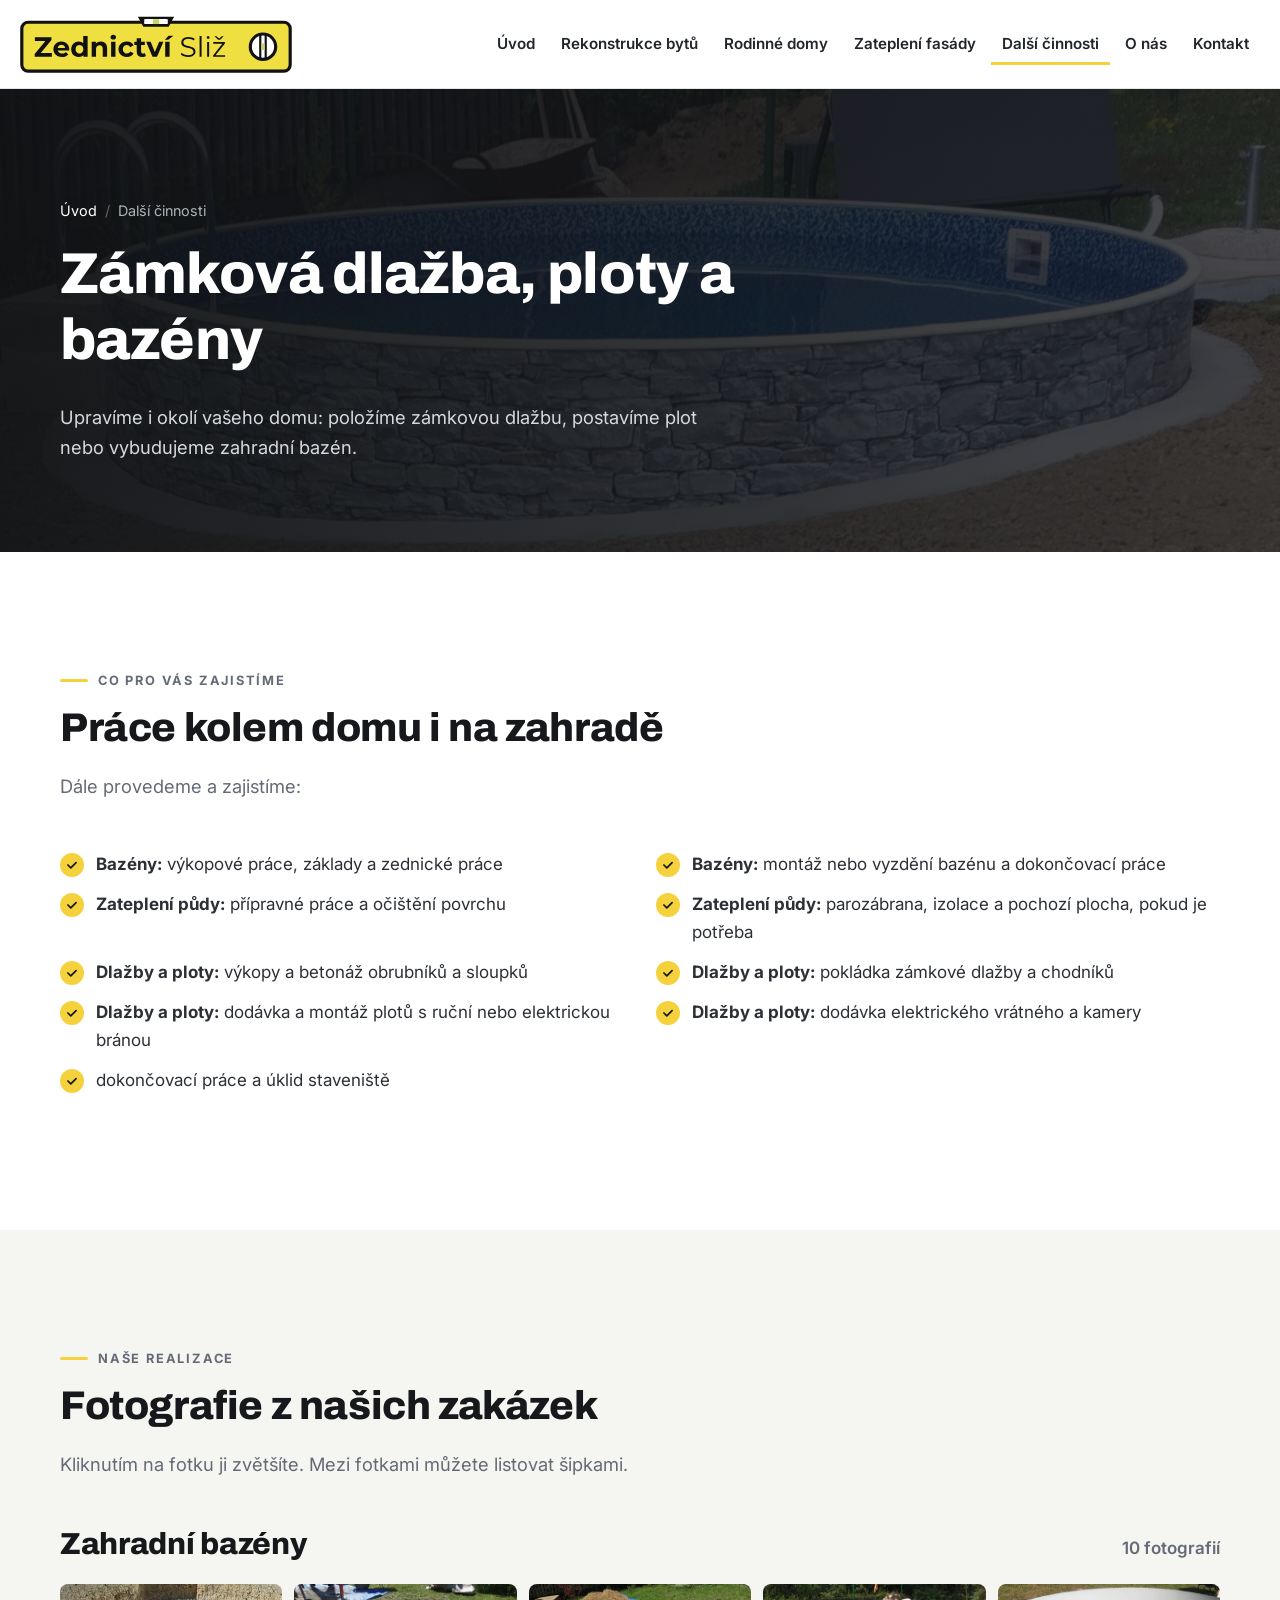
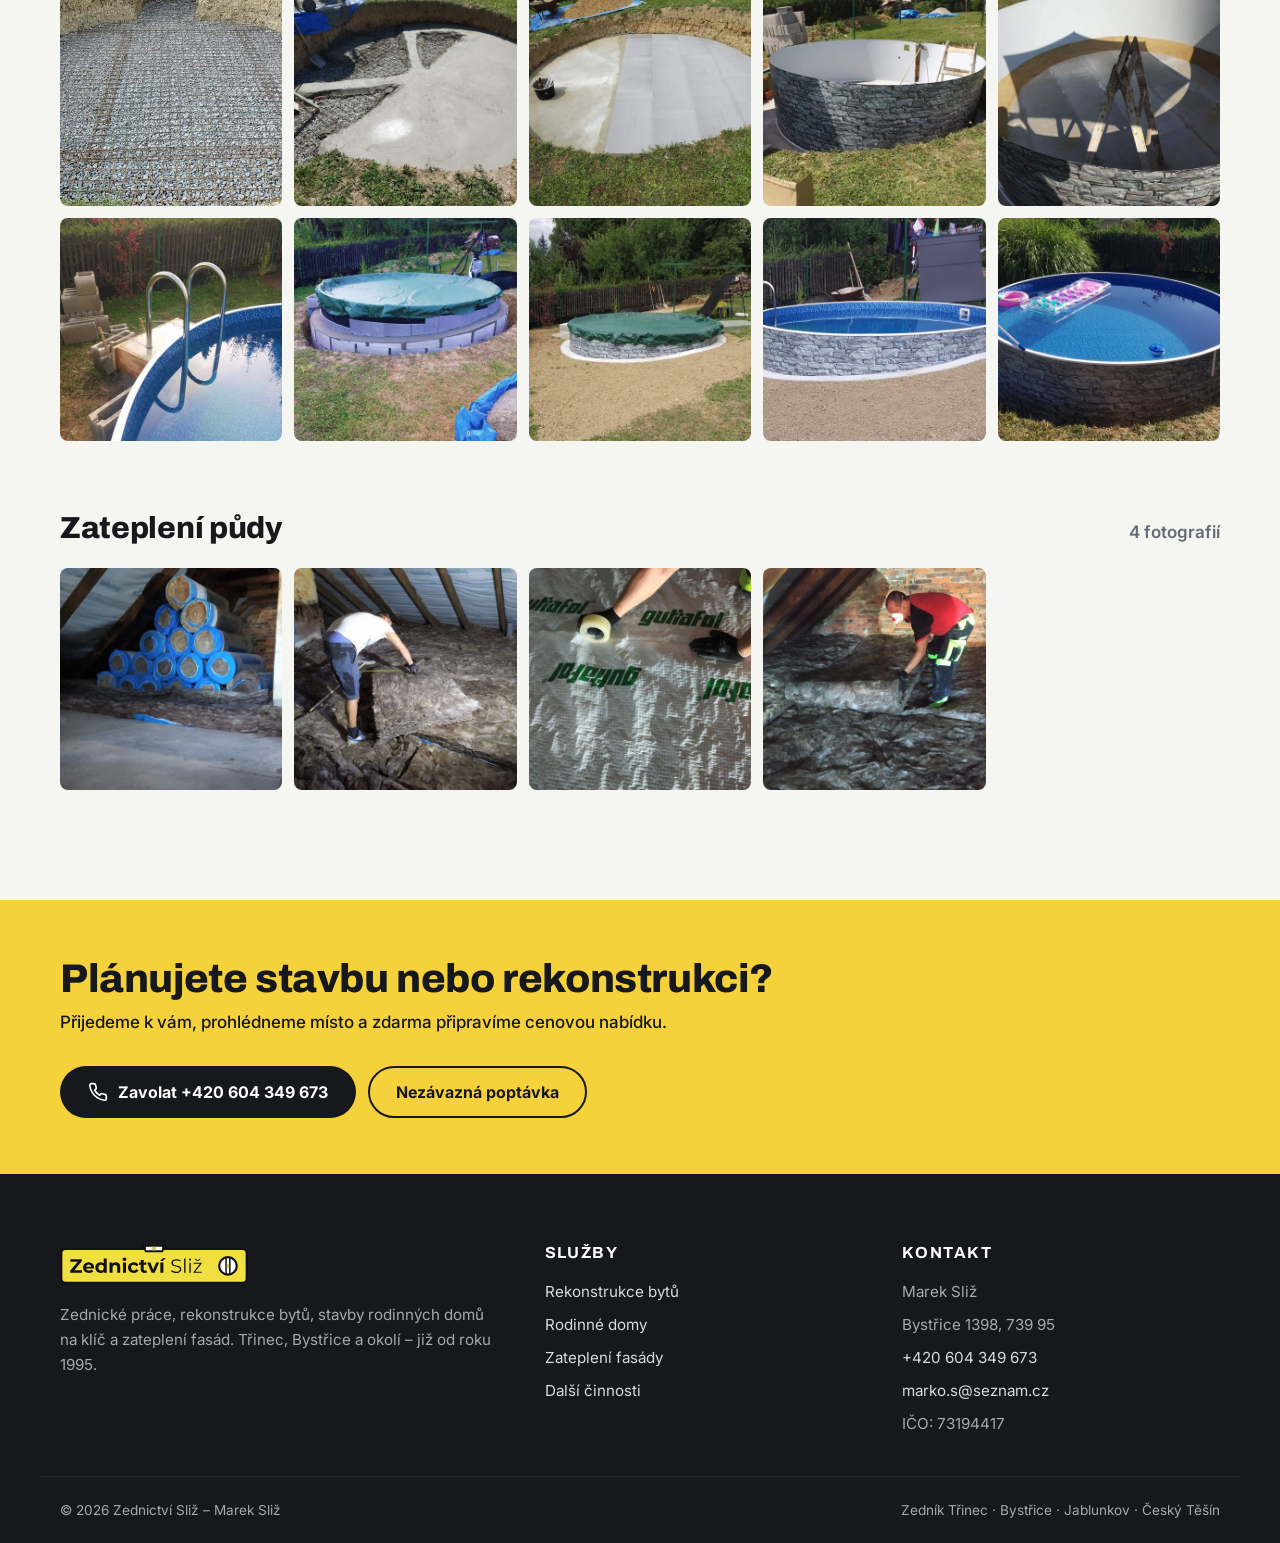
==== dalsi-cinnosti.html @ ca290277 "Nový web Zednictví Sliž" ====
<!doctype html>
<html lang="cs" class="no-js">
<head>
  <meta charset="utf-8">
  <meta name="viewport" content="width=device-width, initial-scale=1">
  <title>Zámková dlažba, ploty a bazény Třinec | Zednictví Sliž</title>
  <meta name="description" content="Pokládka zámkové dlažby, chodníků, stavba plotů s bránou, zahradní bazény a zateplení půd v Třinci, Bystřici a okolí.">
  <link rel="canonical" href="https://www.zedniktrinec.cz/dalsi-cinnosti.html">
  <meta name="theme-color" content="#16181b">

  <meta property="og:type" content="website">
  <meta property="og:locale" content="cs_CZ">
  <meta property="og:site_name" content="Zednictví Sliž">
  <meta property="og:title" content="Zámková dlažba, ploty a bazény Třinec | Zednictví Sliž">
  <meta property="og:description" content="Pokládka zámkové dlažby, chodníků, stavba plotů s bránou, zahradní bazény a zateplení půd v Třinci, Bystřici a okolí.">
  <meta property="og:url" content="https://www.zedniktrinec.cz/dalsi-cinnosti.html">
  <meta property="og:image" content="https://www.zedniktrinec.cz/img/og-image.jpg">
  <meta name="twitter:card" content="summary_large_image">

  <link rel="icon" href="img/favicon.svg" type="image/svg+xml">
  <link rel="apple-touch-icon" href="img/apple-touch-icon.png">
  <link rel="preconnect" href="https://fonts.googleapis.com">
  <link rel="preconnect" href="https://fonts.gstatic.com" crossorigin>
  <link rel="stylesheet" href="https://fonts.googleapis.com/css2?family=Archivo:wght@700;800&family=Inter:wght@400;500;600;700&display=swap">
  <link rel="stylesheet" href="css/style.css">
  <script type="application/ld+json">{"@context": "https://schema.org", "@type": "HomeAndConstructionBusiness", "@id": "https://www.zedniktrinec.cz/#firma", "name": "Zednictví Sliž", "description": "Zednické práce, rekonstrukce bytů a koupelen, stavby rodinných domů na klíč a zateplení fasád – Třinec, Bystřice a okolí.", "url": "https://www.zedniktrinec.cz/", "logo": "https://www.zedniktrinec.cz/img/logo.png", "image": "https://www.zedniktrinec.cz/img/og-image.jpg", "telephone": "+420604349673", "email": "marko.s@seznam.cz", "founder": {"@type": "Person", "name": "Marek Sliž"}, "foundingDate": "1995", "taxID": "73194417", "address": {"@type": "PostalAddress", "streetAddress": "Bystřice 1398", "addressLocality": "Bystřice", "postalCode": "739 95", "addressRegion": "Moravskoslezský kraj", "addressCountry": "CZ"}, "areaServed": ["Třinec", "Bystřice", "Vendryně", "Hrádek", "Nýdek", "Návsí", "Jablunkov", "Český Těšín", "Frýdek-Místek"]}</script>
  <script type="application/ld+json">{"@context": "https://schema.org", "@type": "BreadcrumbList", "itemListElement": [{"@type": "ListItem", "position": 1, "name": "Úvod", "item": "https://www.zedniktrinec.cz/"}, {"@type": "ListItem", "position": 2, "name": "Další činnosti", "item": "https://www.zedniktrinec.cz/dalsi-cinnosti.html"}]}</script>
</head><body>
  <a class="skip-link" href="#obsah">Přeskočit na obsah</a>
  <header class="site-header">
    <div class="container header-inner">
      <a class="logo" href="index.html" aria-label="Zednictví Sliž – úvodní stránka">
        <img src="img/logo.svg" alt="Zednictví Sliž" width="300" height="64">
      </a>
      <nav class="nav" id="menu" aria-label="Hlavní menu">
        <a href="index.html">Úvod</a>
        <a href="rekonstrukce-bytu.html">Rekonstrukce bytů</a>
        <a href="rodinne-domy.html">Rodinné domy</a>
        <a href="zatepleni-fasady.html">Zateplení fasády</a>
        <a href="dalsi-cinnosti.html" aria-current="page">Další činnosti</a>
        <a href="o-nas.html">O nás</a>
        <a href="kontakt.html">Kontakt</a>
        <a class="btn btn--primary nav-cta-mobile" href="tel:+420604349673"><svg viewBox="0 0 24 24" fill="none" stroke="currentColor" stroke-width="2" stroke-linecap="round" stroke-linejoin="round" aria-hidden="true"><path d="M22 16.9v3a2 2 0 0 1-2.2 2 19.8 19.8 0 0 1-8.6-3.1 19.5 19.5 0 0 1-6-6A19.8 19.8 0 0 1 2.1 4.2 2 2 0 0 1 4.1 2h3a2 2 0 0 1 2 1.7c.1 1 .4 1.9.7 2.8a2 2 0 0 1-.5 2.1L8 9.9a16 16 0 0 0 6 6l1.3-1.3a2 2 0 0 1 2.1-.4c.9.3 1.8.6 2.8.7a2 2 0 0 1 1.7 2z"/></svg> +420 604 349 673</a>
      </nav>
      <a class="btn btn--primary header-cta" href="tel:+420604349673"><svg viewBox="0 0 24 24" fill="none" stroke="currentColor" stroke-width="2" stroke-linecap="round" stroke-linejoin="round" aria-hidden="true"><path d="M22 16.9v3a2 2 0 0 1-2.2 2 19.8 19.8 0 0 1-8.6-3.1 19.5 19.5 0 0 1-6-6A19.8 19.8 0 0 1 2.1 4.2 2 2 0 0 1 4.1 2h3a2 2 0 0 1 2 1.7c.1 1 .4 1.9.7 2.8a2 2 0 0 1-.5 2.1L8 9.9a16 16 0 0 0 6 6l1.3-1.3a2 2 0 0 1 2.1-.4c.9.3 1.8.6 2.8.7a2 2 0 0 1 1.7 2z"/></svg> +420 604 349 673</a>
      <button class="nav-toggle" aria-label="Otevřít menu" aria-controls="menu" aria-expanded="false"><span></span></button>
    </div>
  </header>
  <main id="obsah">
    <section class="page-hero">
      <div class="page-hero__bg"><img src="img/bazen-09.jpg" alt="" width="1600" height="1200"></div>
      <div class="container">
        <ol class="breadcrumbs" aria-label="Drobečková navigace">
          <li><a href="index.html">Úvod</a></li>
          <li aria-current="page">Další činnosti</li>
        </ol>
        <h1>Zámková dlažba, ploty a bazény</h1>
        <p class="lead">Upravíme i okolí vašeho domu: položíme zámkovou dlažbu, postavíme plot nebo vybudujeme zahradní bazén.</p>
      </div>
    </section>
    <section class="section">
      <div class="container">
        <div class="section-head reveal">
          <span class="eyebrow">Co pro vás zajistíme</span>
          <h2>Práce kolem domu i na zahradě</h2>
          <p class="lead">Dále provedeme a zajistíme:</p>
        </div>
        <div class="reveal">
        <ul class="checklist checklist--cols">
          <li><strong>Bazény:</strong> výkopové práce, základy a zednické práce</li>
          <li><strong>Bazény:</strong> montáž nebo vyzdění bazénu a dokončovací práce</li>
          <li><strong>Zateplení půdy:</strong> přípravné práce a očištění povrchu</li>
          <li><strong>Zateplení půdy:</strong> parozábrana, izolace a pochozí plocha, pokud je potřeba</li>
          <li><strong>Dlažby a ploty:</strong> výkopy a betonáž obrubníků a sloupků</li>
          <li><strong>Dlažby a ploty:</strong> pokládka zámkové dlažby a chodníků</li>
          <li><strong>Dlažby a ploty:</strong> dodávka a montáž plotů s ruční nebo elektrickou bránou</li>
          <li><strong>Dlažby a ploty:</strong> dodávka elektrického vrátného a kamery</li>
          <li>dokončovací práce a úklid staveniště</li>
        </ul>
        </div>
      </div>
    </section>

    <section class="section section--soft">
      <div class="container">
        <div class="section-head reveal">
          <span class="eyebrow">Naše realizace</span>
          <h2>Fotografie z našich zakázek</h2>
          <p class="lead">Kliknutím na fotku ji zvětšíte. Mezi fotkami můžete listovat šipkami.</p>
        </div>
      <div class="gallery-block reveal">
        <div class="gallery-block__head">
          <h2>Zahradní bazény</h2>
          <span>10 fotografií</span>
        </div>
        <div class="gallery" id="g-bazeny">
          <a href="img/bazen-01.jpg"><img src="img/nahled/bazen-01.jpg" alt="Stavba zahradního bazénu – foto 1" width="640" height="343" loading="lazy" decoding="async"></a>
          <a href="img/bazen-02.jpg"><img src="img/nahled/bazen-02.jpg" alt="Stavba zahradního bazénu – foto 2" width="640" height="480" loading="lazy" decoding="async"></a>
          <a href="img/bazen-03.jpg"><img src="img/nahled/bazen-03.jpg" alt="Stavba zahradního bazénu – foto 3" width="640" height="480" loading="lazy" decoding="async"></a>
          <a href="img/bazen-04.jpg"><img src="img/nahled/bazen-04.jpg" alt="Stavba zahradního bazénu – foto 4" width="640" height="480" loading="lazy" decoding="async"></a>
          <a href="img/bazen-05.jpg"><img src="img/nahled/bazen-05.jpg" alt="Stavba zahradního bazénu – foto 5" width="640" height="480" loading="lazy" decoding="async"></a>
          <a href="img/bazen-06.jpg"><img src="img/nahled/bazen-06.jpg" alt="Stavba zahradního bazénu – foto 6" width="480" height="640" loading="lazy" decoding="async"></a>
          <a href="img/bazen-07.jpg"><img src="img/nahled/bazen-07.jpg" alt="Stavba zahradního bazénu – foto 7" width="640" height="480" loading="lazy" decoding="async"></a>
          <a href="img/bazen-08.jpg"><img src="img/nahled/bazen-08.jpg" alt="Stavba zahradního bazénu – foto 8" width="640" height="480" loading="lazy" decoding="async"></a>
          <a href="img/bazen-09.jpg"><img src="img/nahled/bazen-09.jpg" alt="Stavba zahradního bazénu – foto 9" width="640" height="480" loading="lazy" decoding="async"></a>
          <a href="img/bazen-10.jpg"><img src="img/nahled/bazen-10.jpg" alt="Stavba zahradního bazénu – foto 10" width="640" height="480" loading="lazy" decoding="async"></a>
        </div>
      </div>
      <div class="gallery-block reveal">
        <div class="gallery-block__head">
          <h2>Zateplení půdy</h2>
          <span>4 fotografií</span>
        </div>
        <div class="gallery" id="g-puda2">
          <a href="img/zatepleni-pudy-dalsi-01.jpg"><img src="img/nahled/zatepleni-pudy-dalsi-01.jpg" alt="Zateplení půdy – foto 1" width="640" height="480" loading="lazy" decoding="async"></a>
          <a href="img/zatepleni-pudy-dalsi-02.jpg"><img src="img/nahled/zatepleni-pudy-dalsi-02.jpg" alt="Zateplení půdy – foto 2" width="476" height="640" loading="lazy" decoding="async"></a>
          <a href="img/zatepleni-pudy-dalsi-03.jpg"><img src="img/nahled/zatepleni-pudy-dalsi-03.jpg" alt="Zateplení půdy – foto 3" width="640" height="480" loading="lazy" decoding="async"></a>
          <a href="img/zatepleni-pudy-dalsi-04.jpg"><img src="img/nahled/zatepleni-pudy-dalsi-04.jpg" alt="Zateplení půdy – foto 4" width="640" height="479" loading="lazy" decoding="async"></a>
        </div>
      </div>
      </div>
    </section>
    <section class="cta-band">
      <div class="container cta-band__inner">
        <div>
          <h2>Plánujete stavbu nebo rekonstrukci?</h2>
          <p>Přijedeme k vám, prohlédneme místo a zdarma připravíme cenovou nabídku.</p>
        </div>
        <div class="cta-band__actions">
          <a class="btn btn--dark" href="tel:+420604349673"><svg viewBox="0 0 24 24" fill="none" stroke="currentColor" stroke-width="2" stroke-linecap="round" stroke-linejoin="round" aria-hidden="true"><path d="M22 16.9v3a2 2 0 0 1-2.2 2 19.8 19.8 0 0 1-8.6-3.1 19.5 19.5 0 0 1-6-6A19.8 19.8 0 0 1 2.1 4.2 2 2 0 0 1 4.1 2h3a2 2 0 0 1 2 1.7c.1 1 .4 1.9.7 2.8a2 2 0 0 1-.5 2.1L8 9.9a16 16 0 0 0 6 6l1.3-1.3a2 2 0 0 1 2.1-.4c.9.3 1.8.6 2.8.7a2 2 0 0 1 1.7 2z"/></svg> Zavolat +420 604 349 673</a>
          <a class="btn btn--outline" href="kontakt.html#poptavka">Nezávazná poptávka</a>
        </div>
      </div>
    </section>
  </main>

  <footer class="site-footer">
    <div class="container footer-grid">
      <div>
        <img class="footer-logo" src="img/logo.svg" alt="Zednictví Sliž" width="300" height="64" loading="lazy">
        <p>Zednické práce, rekonstrukce bytů, stavby rodinných domů na klíč a zateplení fasád. Třinec, Bystřice a okolí – již od roku 1995.</p>
      </div>
      <div>
        <h3>Služby</h3>
        <ul>
            <li><a href="rekonstrukce-bytu.html">Rekonstrukce bytů</a></li>
            <li><a href="rodinne-domy.html">Rodinné domy</a></li>
            <li><a href="zatepleni-fasady.html">Zateplení fasády</a></li>
            <li><a href="dalsi-cinnosti.html">Další činnosti</a></li>
        </ul>
      </div>
      <div>
        <h3>Kontakt</h3>
        <ul>
          <li>Marek Sliž</li>
          <li>Bystřice 1398, 739 95</li>
          <li><a href="tel:+420604349673">+420 604 349 673</a></li>
          <li><a href="mailto:marko.s@seznam.cz">marko.s@seznam.cz</a></li>
          <li>IČO: 73194417</li>
        </ul>
      </div>
    </div>
    <div class="container footer-bottom">
      <span>© <span data-year>2026</span> Zednictví Sliž – Marek Sliž</span>
      <span>Zedník Třinec · Bystřice · Jablunkov · Český Těšín</span>
    </div>
  </footer>

  <div class="call-bar">
    <a href="tel:+420604349673"><svg viewBox="0 0 24 24" fill="none" stroke="currentColor" stroke-width="2" stroke-linecap="round" stroke-linejoin="round" aria-hidden="true"><path d="M22 16.9v3a2 2 0 0 1-2.2 2 19.8 19.8 0 0 1-8.6-3.1 19.5 19.5 0 0 1-6-6A19.8 19.8 0 0 1 2.1 4.2 2 2 0 0 1 4.1 2h3a2 2 0 0 1 2 1.7c.1 1 .4 1.9.7 2.8a2 2 0 0 1-.5 2.1L8 9.9a16 16 0 0 0 6 6l1.3-1.3a2 2 0 0 1 2.1-.4c.9.3 1.8.6 2.8.7a2 2 0 0 1 1.7 2z"/></svg> Zavolat</a>
    <a href="kontakt.html#poptavka"><svg viewBox="0 0 24 24" fill="none" stroke="currentColor" stroke-width="2" stroke-linecap="round" stroke-linejoin="round" aria-hidden="true"><rect x="2" y="4" width="20" height="16" rx="2"/><path d="M22 7l-10 6L2 7"/></svg> Poptávka</a>
  </div>

  <script src="js/main.js" defer></script>
</body>
</html>
---- css/style.css ----
/* ==========================================================================
   Zednictví Sliž – hlavní styly
   ========================================================================== */

:root {
  --yellow: #f5d23c;
  --yellow-dark: #e0b90f;
  --ink: #16181b;
  --ink-2: #22262b;
  --text: #2c3036;
  --muted: #646b75;
  --line: #e4e6ea;
  --bg: #ffffff;
  --bg-soft: #f5f5f2;
  --radius: 14px;
  --radius-sm: 8px;
  --shadow: 0 10px 30px rgba(22, 24, 27, .08);
  --shadow-lg: 0 20px 50px rgba(22, 24, 27, .16);
  --container: 1200px;
  --header-h: 88px;
  --font: "Inter", system-ui, -apple-system, "Segoe UI", Roboto, sans-serif;
  --font-head: "Archivo", "Inter", system-ui, sans-serif;
}

*, *::before, *::after { box-sizing: border-box; }

html { scroll-behavior: smooth; scroll-padding-top: calc(var(--header-h) + 12px); }

body {
  margin: 0;
  font-family: var(--font);
  font-size: 17px;
  line-height: 1.65;
  color: var(--text);
  background: var(--bg);
  -webkit-font-smoothing: antialiased;
}

img { max-width: 100%; height: auto; display: block; }
a { color: inherit; }
h1, h2, h3, h4 {
  font-family: var(--font-head);
  color: var(--ink);
  line-height: 1.15;
  margin: 0 0 .5em;
  letter-spacing: -.01em;
}
h1 { font-size: clamp(2.1rem, 5vw, 3.6rem); font-weight: 800; }
h2 { font-size: clamp(1.7rem, 3.4vw, 2.5rem); font-weight: 800; }
h3 { font-size: 1.25rem; font-weight: 700; }
p { margin: 0 0 1em; }

.container { width: 100%; max-width: var(--container); margin: 0 auto; padding: 0 20px; }
.section { padding: clamp(64px, 9vw, 110px) 0; }
.section--soft { background: var(--bg-soft); }
.section--dark { background: var(--ink); color: #c9ccd1; }
.section--dark h2, .section--dark h3 { color: #fff; }

.eyebrow {
  display: inline-flex; align-items: center; gap: 10px;
  font-size: .8rem; font-weight: 700; letter-spacing: .14em; text-transform: uppercase;
  color: var(--muted); margin-bottom: 14px;
}
.eyebrow::before { content: ""; width: 28px; height: 3px; background: var(--yellow); border-radius: 2px; }
.section--dark .eyebrow { color: #9aa0a8; }

.section-head { max-width: 720px; margin-bottom: 48px; }
.section-head--center { text-align: center; margin-left: auto; margin-right: auto; }
.section-head--center .eyebrow { justify-content: center; }
.lead { font-size: 1.15rem; color: var(--muted); }

.skip-link {
  position: absolute; left: -9999px; top: 0; background: var(--yellow); color: var(--ink);
  padding: 10px 16px; z-index: 1000; font-weight: 700;
}
.skip-link:focus { left: 10px; top: 10px; }

/* Buttons ----------------------------------------------------------------- */
.btn {
  display: inline-flex; align-items: center; justify-content: center; gap: 10px;
  padding: 14px 26px; border-radius: 999px; border: 2px solid transparent;
  font: 700 1rem/1 var(--font); text-decoration: none; cursor: pointer;
  transition: transform .15s ease, background .2s ease, box-shadow .2s ease, color .2s ease;
}
.btn svg { width: 20px; height: 20px; flex: none; }
.btn:hover { transform: translateY(-2px); }
.btn--primary { background: var(--yellow); color: var(--ink); box-shadow: 0 8px 22px rgba(245, 210, 60, .35); }
.btn--primary:hover { background: var(--yellow-dark); }
.btn--dark { background: var(--ink); color: #fff; }
.btn--dark:hover { background: #000; }
.btn--ghost { border-color: rgba(255, 255, 255, .6); color: #fff; }
.btn--ghost:hover { background: #fff; color: var(--ink); }
.btn--outline { border-color: var(--ink); color: var(--ink); }
.btn--outline:hover { background: var(--ink); color: #fff; }

/* Header ------------------------------------------------------------------ */
/* Hlavička je vždy čistě bílá – při scrollu se mění jen stín pod ní */
.site-header {
  position: sticky; top: 0; z-index: 100;
  background: #fff;
  border-bottom: 1px solid var(--line);
  transition: box-shadow .2s ease;
}
.site-header.is-scrolled { box-shadow: 0 4px 20px rgba(0, 0, 0, .06); }
.header-inner { display: flex; align-items: center; justify-content: space-between; height: var(--header-h); gap: 20px; }
.site-header .container { max-width: 1400px; }
.logo { flex: none; }
@media (min-width: 1181px) and (max-width: 1379px) { .header-cta { display: none; } }
.logo img { height: 58px; width: auto; }
@media (max-width: 600px) { .logo img { height: 46px; } }

.nav { display: flex; align-items: center; gap: 4px; }
.nav a {
  text-decoration: none; font-weight: 600; font-size: .95rem; color: var(--ink-2);
  padding: 8px 11px; border-radius: var(--radius-sm); transition: background .2s ease;
  white-space: nowrap;
}
.btn { white-space: nowrap; }
.nav a:hover { background: var(--bg-soft); }
.nav a[aria-current="page"] { box-shadow: inset 0 -3px 0 var(--yellow); border-radius: 0; }
.header-cta { padding: 11px 20px; font-size: .95rem; }

.nav-toggle {
  display: none; width: 46px; height: 46px; border: 0; border-radius: var(--radius-sm);
  background: var(--bg-soft); cursor: pointer; position: relative;
}
.nav-toggle span, .nav-toggle span::before, .nav-toggle span::after {
  position: absolute; left: 12px; width: 22px; height: 2px; background: var(--ink); content: "";
  transition: transform .25s ease, top .25s ease, opacity .2s ease;
}
.nav-toggle span { top: 22px; }
.nav-toggle span::before { top: -7px; left: 0; }
.nav-toggle span::after { top: 7px; left: 0; }
.nav-open .nav-toggle span { background: transparent; }
.nav-open .nav-toggle span::before { top: 0; transform: rotate(45deg); }
.nav-open .nav-toggle span::after { top: 0; transform: rotate(-45deg); }

@media (max-width: 1180px) {
  .nav-toggle { display: block; }
  .header-cta { display: none; }
  .nav {
    position: fixed; inset: var(--header-h) 0 auto 0; flex-direction: column; align-items: stretch;
    background: #fff; padding: 12px 20px 24px; border-bottom: 1px solid var(--line);
    box-shadow: var(--shadow); transform: translateY(-120%); visibility: hidden;
    transition: transform .3s ease, visibility .3s;
    max-height: calc(100vh - var(--header-h)); overflow-y: auto;
  }
  .nav a { padding: 14px 8px; font-size: 1.05rem; border-bottom: 1px solid var(--line); border-radius: 0; }
  .nav a[aria-current="page"] { box-shadow: inset 4px 0 0 var(--yellow); padding-left: 16px; }
  .nav .btn { margin-top: 16px; border-bottom: 0; }
  .nav-open .nav { transform: none; visibility: visible; }
}
@media (min-width: 1181px) { .nav .nav-cta-mobile { display: none; } }

/* Hero -------------------------------------------------------------------- */
.hero {
  position: relative; color: #fff; overflow: hidden;
  min-height: min(88vh, 760px); display: flex; align-items: center;
  background: var(--ink);
}
.hero__bg { position: absolute; inset: 0; }
.hero__bg img { width: 100%; height: 100%; object-fit: cover; }
.hero__bg::after {
  content: ""; position: absolute; inset: 0;
  background: linear-gradient(100deg, rgba(16, 18, 20, .92) 0%, rgba(16, 18, 20, .72) 45%, rgba(16, 18, 20, .25) 100%);
}
.hero__content { position: relative; padding: 90px 20px; max-width: var(--container); margin: 0 auto; width: 100%; }
.hero__content > * { max-width: 700px; }
.hero h1 { color: #fff; }
.hero h1 mark { background: none; color: var(--yellow); }
.hero p.lead { color: #d6d9dd; font-size: clamp(1.05rem, 2vw, 1.25rem); margin-bottom: 32px; }
.hero .eyebrow { color: #e8e8e8; }
.hero__actions { display: flex; flex-wrap: wrap; gap: 14px; }
.hero__badges { display: flex; flex-wrap: wrap; gap: 10px 24px; margin-top: 40px; padding: 0; list-style: none; font-weight: 600; color: #e9ebee; }
.hero__badges li { display: flex; align-items: center; gap: 8px; }
.hero__badges svg { width: 20px; height: 20px; color: var(--yellow); flex: none; }

/* Page hero (subpages) */
.page-hero { position: relative; color: #fff; background: var(--ink); overflow: hidden; }
.page-hero__bg { position: absolute; inset: 0; }
.page-hero__bg img { width: 100%; height: 100%; object-fit: cover; opacity: .38; }
.page-hero__bg::after { content: ""; position: absolute; inset: 0; background: linear-gradient(90deg, rgba(16, 18, 20, .9), rgba(16, 18, 20, .4)); }
.page-hero .container { position: relative; padding-top: clamp(60px, 9vw, 110px); padding-bottom: clamp(50px, 7vw, 90px); }
.page-hero h1 { color: #fff; max-width: 820px; }
.page-hero .lead { color: #d6d9dd; max-width: 680px; margin: 0; }
.breadcrumbs { display: flex; flex-wrap: wrap; gap: 8px; list-style: none; padding: 0; margin: 0 0 18px; font-size: .9rem; color: #aeb3ba; }
.breadcrumbs a { color: #fff; text-decoration: none; }
.breadcrumbs a:hover { color: var(--yellow); }
.breadcrumbs li + li::before { content: "/"; margin-right: 8px; opacity: .5; }

/* Stats strip */
.stats { background: var(--yellow); color: var(--ink); }
.stats__grid { display: grid; grid-template-columns: repeat(4, 1fr); gap: 20px; padding: 28px 20px; }
.stat { display: flex; flex-direction: column; }
.stat strong { font: 800 clamp(1.6rem, 3vw, 2.2rem)/1.1 var(--font-head); }
.stat > span { font-weight: 600; font-size: .95rem; }
@media (max-width: 760px) { .stats__grid { grid-template-columns: repeat(2, 1fr); } }

/* Services cards ---------------------------------------------------------- */
.cards { display: grid; grid-template-columns: repeat(4, 1fr); gap: 24px; }
@media (max-width: 1100px) { .cards { grid-template-columns: repeat(2, 1fr); } }
@media (max-width: 600px) { .cards { grid-template-columns: 1fr; } }
.card {
  display: flex; flex-direction: column; background: #fff; border-radius: var(--radius);
  overflow: hidden; box-shadow: var(--shadow); text-decoration: none;
  transition: transform .25s ease, box-shadow .25s ease;
}
.card:hover { transform: translateY(-6px); box-shadow: var(--shadow-lg); }
.card__img { aspect-ratio: 4 / 3; overflow: hidden; background: var(--line); }
.card__img img { width: 100%; height: 100%; object-fit: cover; transition: transform .5s ease; }
.card:hover .card__img img { transform: scale(1.06); }
.card__body { padding: 22px 22px 26px; display: flex; flex-direction: column; flex: 1; }
.card__body p { color: var(--muted); font-size: .97rem; flex: 1; }
.card__link { font-weight: 700; color: var(--ink); display: inline-flex; align-items: center; gap: 6px; }
.card__link::after { content: "→"; transition: transform .2s ease; }
.card:hover .card__link::after { transform: translateX(4px); }

/* Features ---------------------------------------------------------------- */
.features { display: grid; grid-template-columns: repeat(3, 1fr); gap: 22px; }
@media (max-width: 900px) { .features { grid-template-columns: repeat(2, 1fr); } }
@media (max-width: 580px) { .features { grid-template-columns: 1fr; } }
.feature {
  padding: 28px; border-radius: var(--radius); background: var(--ink-2);
  border: 1px solid rgba(255, 255, 255, .06);
}
.feature__icon {
  width: 52px; height: 52px; border-radius: 12px; background: var(--yellow); color: var(--ink);
  display: grid; place-items: center; margin-bottom: 18px;
}
.feature__icon svg { width: 26px; height: 26px; }
.feature p { margin: 0; font-size: .97rem; }

/* Process ----------------------------------------------------------------- */
.steps { display: grid; grid-template-columns: repeat(4, 1fr); gap: 24px; counter-reset: step; list-style: none; padding: 0; margin: 0; }
@media (max-width: 900px) { .steps { grid-template-columns: repeat(2, 1fr); } }
@media (max-width: 520px) { .steps { grid-template-columns: 1fr; } }
.step { position: relative; padding: 30px 24px 26px; background: #fff; border-radius: var(--radius); border: 1px solid var(--line); }
.step::before {
  counter-increment: step; content: counter(step, decimal-leading-zero);
  font: 800 2.4rem/1 var(--font-head); color: var(--yellow); display: block; margin-bottom: 14px;
  -webkit-text-stroke: 1px var(--yellow-dark);
}
.step p { color: var(--muted); margin: 0; font-size: .97rem; }

/* Split layout ------------------------------------------------------------ */
.split { display: grid; grid-template-columns: 1.05fr 1fr; gap: clamp(32px, 6vw, 80px); align-items: center; }
.split--reverse > :first-child { order: 2; }
@media (max-width: 900px) { .split { grid-template-columns: 1fr; } .split--reverse > :first-child { order: 0; } }
.split__media { position: relative; }
.split__media img { border-radius: var(--radius); box-shadow: var(--shadow-lg); width: 100%; aspect-ratio: 4 / 3; object-fit: cover; }
.split__media .badge {
  position: absolute; left: -14px; bottom: 26px; background: var(--yellow); color: var(--ink);
  padding: 16px 22px; border-radius: var(--radius-sm); font-weight: 700; box-shadow: var(--shadow);
}
.split__media .badge strong { display: block; font: 800 2rem/1 var(--font-head); }
@media (max-width: 600px) { .split__media .badge { left: 12px; } }

.checklist { list-style: none; padding: 0; margin: 0 0 1.5em; display: grid; gap: 12px; }
.checklist li { position: relative; padding-left: 36px; }
.checklist li::before {
  content: ""; position: absolute; left: 0; top: 3px; width: 24px; height: 24px; border-radius: 50%;
  background: var(--yellow) url("data:image/svg+xml,%3Csvg xmlns='http://www.w3.org/2000/svg' viewBox='0 0 24 24' fill='none' stroke='%2316181b' stroke-width='3' stroke-linecap='round' stroke-linejoin='round'%3E%3Cpath d='M5 12l5 5L19 8'/%3E%3C/svg%3E") center / 14px no-repeat;
}
.checklist--cols { grid-template-columns: repeat(2, 1fr); gap: 12px 32px; }
@media (max-width: 700px) { .checklist--cols { grid-template-columns: 1fr; } }

.tags { display: flex; flex-wrap: wrap; gap: 10px; list-style: none; padding: 0; margin: 0; }
.tags li { background: #fff; border: 1px solid var(--line); padding: 8px 16px; border-radius: 999px; font-weight: 600; font-size: .95rem; }

/* FAQ --------------------------------------------------------------------- */
.faq { border-bottom: 1px solid var(--line); }
.faq summary {
  cursor: pointer; list-style: none; padding: 18px 36px 18px 0; position: relative;
  font-weight: 700; color: var(--ink);
}
.faq summary::-webkit-details-marker { display: none; }
.faq summary::after {
  content: "+"; position: absolute; right: 4px; top: 50%; transform: translateY(-50%);
  font-size: 1.5rem; font-weight: 400; transition: transform .2s ease;
}
.faq[open] summary::after { transform: translateY(-50%) rotate(45deg); }
.faq p { color: var(--muted); margin: 0 0 18px; }

/* Gallery ----------------------------------------------------------------- */
.gallery-block + .gallery-block { margin-top: 70px; }
.gallery-block__head { display: flex; justify-content: space-between; align-items: end; gap: 20px; margin-bottom: 22px; flex-wrap: wrap; }
.gallery-block__head h2 { margin: 0; font-size: clamp(1.4rem, 2.6vw, 1.9rem); }
.gallery-block__head span { color: var(--muted); font-weight: 600; }
.gallery { display: grid; grid-template-columns: repeat(auto-fill, minmax(220px, 1fr)); gap: 12px; }
.gallery a { display: block; position: relative; aspect-ratio: 1; overflow: hidden; border-radius: var(--radius-sm); background: var(--line); }
.gallery img { width: 100%; height: 100%; object-fit: cover; transition: transform .4s ease, filter .3s ease; }
.gallery a::after {
  content: ""; position: absolute; inset: 0; background: rgba(22, 24, 27, .35) url("data:image/svg+xml,%3Csvg xmlns='http://www.w3.org/2000/svg' viewBox='0 0 24 24' fill='none' stroke='white' stroke-width='2' stroke-linecap='round'%3E%3Ccircle cx='11' cy='11' r='7'/%3E%3Cpath d='M21 21l-4.3-4.3M11 8v6M8 11h6'/%3E%3C/svg%3E") center / 40px no-repeat;
  opacity: 0; transition: opacity .25s ease;
}
.gallery a:hover img, .gallery a:focus-visible img { transform: scale(1.07); }
.gallery a:hover::after, .gallery a:focus-visible::after { opacity: 1; }
.gallery--hidden-more a:nth-child(n+13) { display: none; }
.gallery-more { margin-top: 20px; }
@media (max-width: 520px) { .gallery { grid-template-columns: repeat(2, 1fr); gap: 8px; } }

.note {
  padding: 22px 24px; border-radius: var(--radius); background: var(--bg-soft);
  border-left: 4px solid var(--yellow); color: var(--muted);
}

/* Lightbox ---------------------------------------------------------------- */
.lightbox {
  position: fixed; inset: 0; z-index: 1000; background: rgba(10, 11, 12, .95);
  display: none; align-items: center; justify-content: center; padding: 60px 70px;
}
.lightbox.is-open { display: flex; }
.lightbox img { max-width: 100%; max-height: 100%; object-fit: contain; border-radius: 6px; box-shadow: 0 20px 60px rgba(0, 0, 0, .5); }
.lightbox button {
  position: absolute; border: 0; background: rgba(255, 255, 255, .1); color: #fff; cursor: pointer;
  width: 52px; height: 52px; border-radius: 50%; display: grid; place-items: center; transition: background .2s ease;
}
.lightbox button:hover { background: var(--yellow); color: var(--ink); }
.lightbox button svg { width: 24px; height: 24px; }
.lightbox__close { top: 16px; right: 16px; }
.lightbox__prev { left: 12px; top: 50%; transform: translateY(-50%); }
.lightbox__next { right: 12px; top: 50%; transform: translateY(-50%); }
.lightbox__count { position: absolute; bottom: 18px; left: 50%; transform: translateX(-50%); color: #cfd2d6; font-size: .95rem; }
@media (max-width: 600px) {
  .lightbox { padding: 70px 10px; }
  .lightbox__prev, .lightbox__next { top: auto; bottom: 10px; transform: none; }
}

/* CTA band ---------------------------------------------------------------- */
.cta-band { background: var(--yellow); color: var(--ink); }
.cta-band__inner { display: flex; align-items: center; justify-content: space-between; gap: 30px; padding: 56px 20px; flex-wrap: wrap; }
.cta-band h2 { margin: 0 0 6px; }
.cta-band p { margin: 0; font-weight: 500; }
.cta-band__actions { display: flex; flex-wrap: wrap; gap: 12px; }

/* Contact ----------------------------------------------------------------- */
.contact-grid { display: grid; grid-template-columns: 1fr 1.2fr; gap: clamp(28px, 5vw, 60px); align-items: start; }
@media (max-width: 900px) { .contact-grid { grid-template-columns: 1fr; } }
.contact-list { list-style: none; padding: 0; margin: 0 0 28px; display: grid; gap: 14px; }
.contact-item {
  display: flex; gap: 16px; align-items: center; padding: 18px 20px; border-radius: var(--radius);
  background: #fff; border: 1px solid var(--line); text-decoration: none; transition: border-color .2s ease, box-shadow .2s ease;
}
a.contact-item:hover { border-color: var(--yellow-dark); box-shadow: var(--shadow); }
.contact-item__icon { width: 48px; height: 48px; border-radius: 12px; background: var(--yellow); display: grid; place-items: center; flex: none; }
.contact-item__icon svg { width: 22px; height: 22px; color: var(--ink); }
.contact-item small { display: block; color: var(--muted); font-size: .85rem; }
.contact-item strong { font-size: 1.1rem; color: var(--ink); word-break: break-word; }

.form { background: #fff; padding: clamp(24px, 4vw, 40px); border-radius: var(--radius); box-shadow: var(--shadow); }
.form-row { display: grid; grid-template-columns: 1fr 1fr; gap: 16px; }
@media (max-width: 560px) { .form-row { grid-template-columns: 1fr; } }
.field { margin-bottom: 16px; display: flex; flex-direction: column; gap: 6px; }
.field label { font-weight: 600; font-size: .92rem; color: var(--ink); }
.field input, .field select, .field textarea {
  font: inherit; padding: 13px 14px; border: 1.5px solid var(--line); border-radius: var(--radius-sm);
  background: #fbfbfa; color: var(--text); transition: border-color .2s ease, background .2s ease;
}
.field textarea { min-height: 140px; resize: vertical; }
.field input:focus, .field select:focus, .field textarea:focus { outline: none; border-color: var(--yellow-dark); background: #fff; }
.form small { color: var(--muted); display: block; margin-top: 12px; }

.map { border-radius: var(--radius); overflow: hidden; border: 1px solid var(--line); margin-top: 60px; }
.map iframe { display: block; width: 100%; height: 380px; border: 0; }

/* Footer ------------------------------------------------------------------ */
.site-footer { background: var(--ink); color: #a4a9b0; font-size: .95rem; }
.footer-grid { display: grid; grid-template-columns: 1.4fr 1fr 1fr; gap: 40px; padding: 70px 20px 40px; }
@media (max-width: 800px) { .footer-grid { grid-template-columns: 1fr; gap: 30px; } }
.site-footer h3 { color: #fff; font-size: 1rem; text-transform: uppercase; letter-spacing: .1em; margin-bottom: 16px; }
.site-footer ul { list-style: none; padding: 0; margin: 0; display: grid; gap: 8px; }
.site-footer a { text-decoration: none; color: #d8dbdf; }
.site-footer a:hover { color: var(--yellow); }
.footer-logo { height: 40px; width: auto; margin-bottom: 18px; }
.footer-bottom { border-top: 1px solid rgba(255, 255, 255, .08); padding: 22px 20px; display: flex; justify-content: space-between; gap: 12px; flex-wrap: wrap; font-size: .85rem; }

/* Mobile call bar */
.call-bar { display: none; }
@media (max-width: 700px) {
  .call-bar {
    display: grid; grid-template-columns: 1fr 1fr; position: fixed; bottom: 0; left: 0; right: 0; z-index: 90;
    box-shadow: 0 -6px 20px rgba(0, 0, 0, .12);
  }
  .call-bar a { display: flex; align-items: center; justify-content: center; gap: 8px; padding: 15px; font-weight: 700; text-decoration: none; }
  .call-bar svg { width: 20px; height: 20px; }
  .call-bar a:first-child { background: var(--yellow); color: var(--ink); }
  .call-bar a:last-child { background: var(--ink); color: #fff; }
  body { padding-bottom: 54px; }
}

/* Reveal animation */
.reveal { opacity: 0; transform: translateY(24px); transition: opacity .7s ease, transform .7s ease; }
.reveal.is-visible { opacity: 1; transform: none; }
.no-js .reveal { opacity: 1; transform: none; }
@media (prefers-reduced-motion: reduce) {
  html { scroll-behavior: auto; }
  .reveal { opacity: 1; transform: none; transition: none; }
  *, *::before, *::after { transition-duration: .01ms !important; animation-duration: .01ms !important; }
}
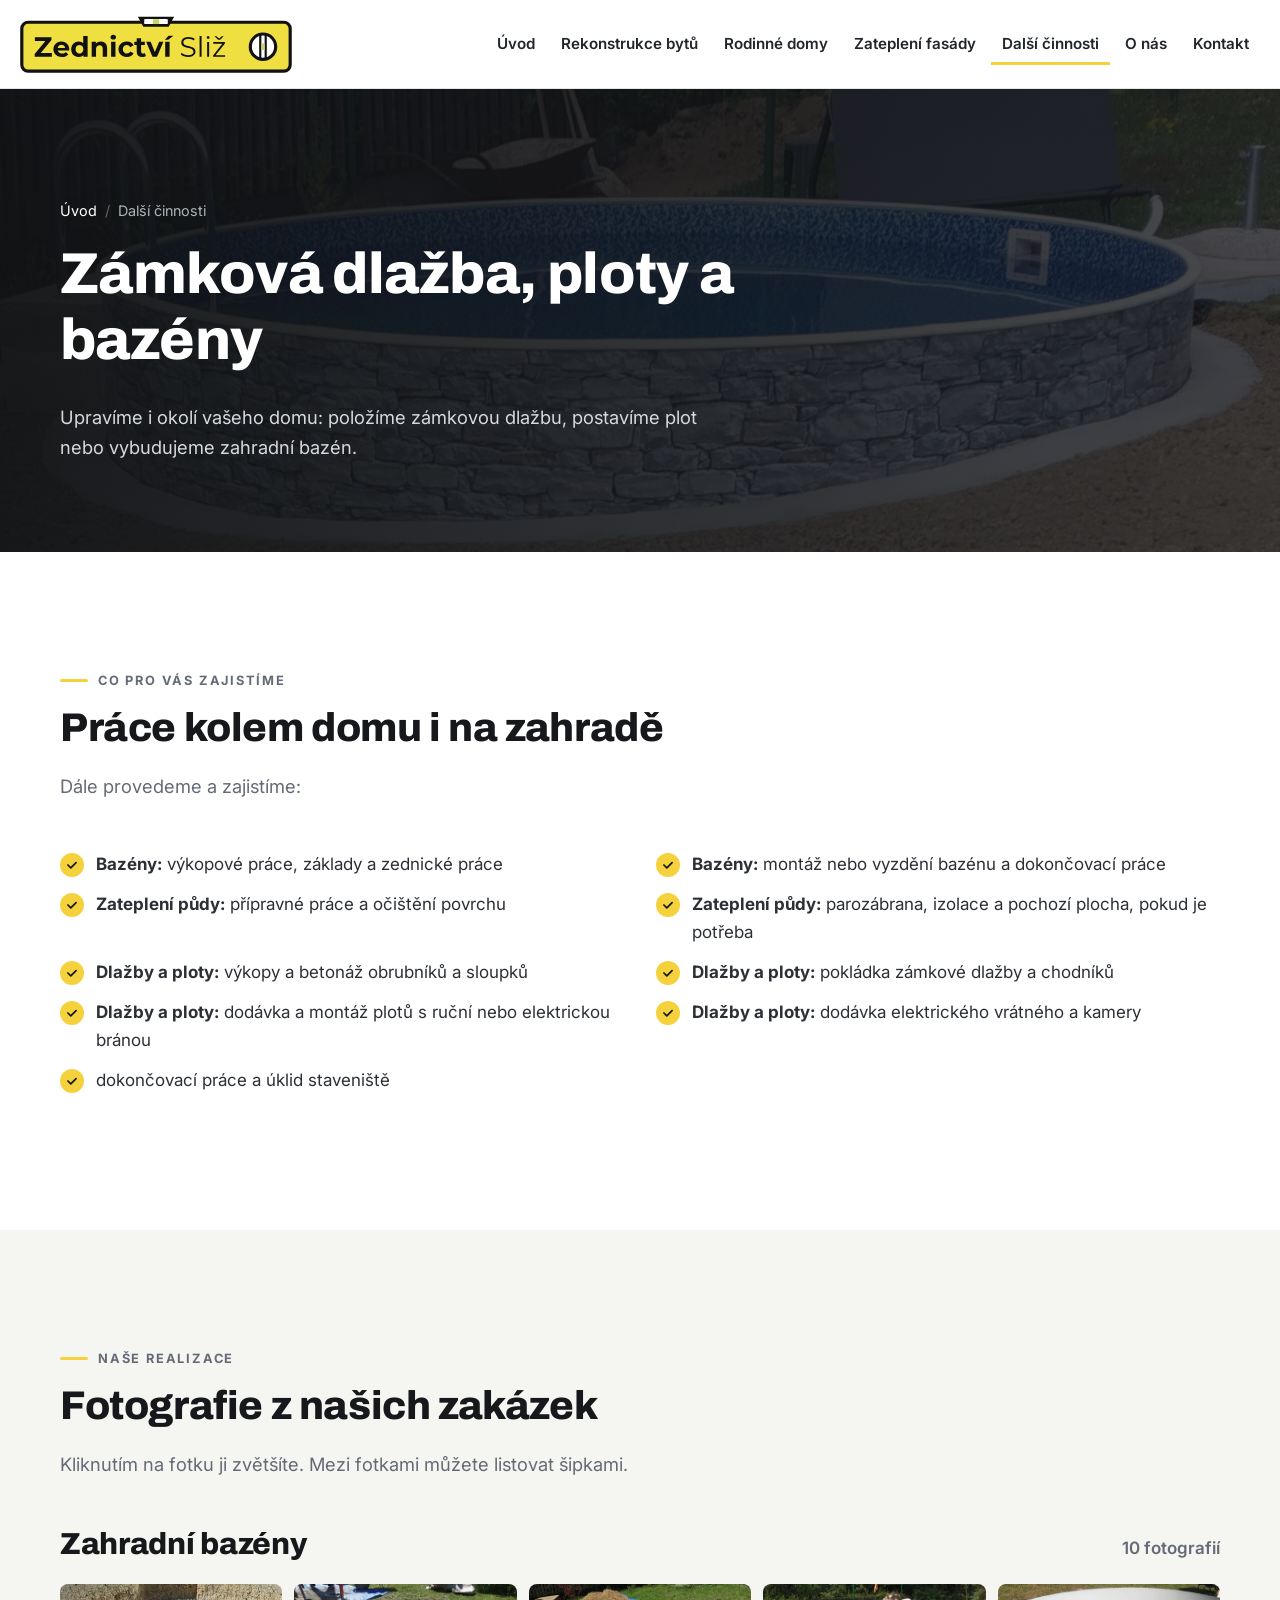
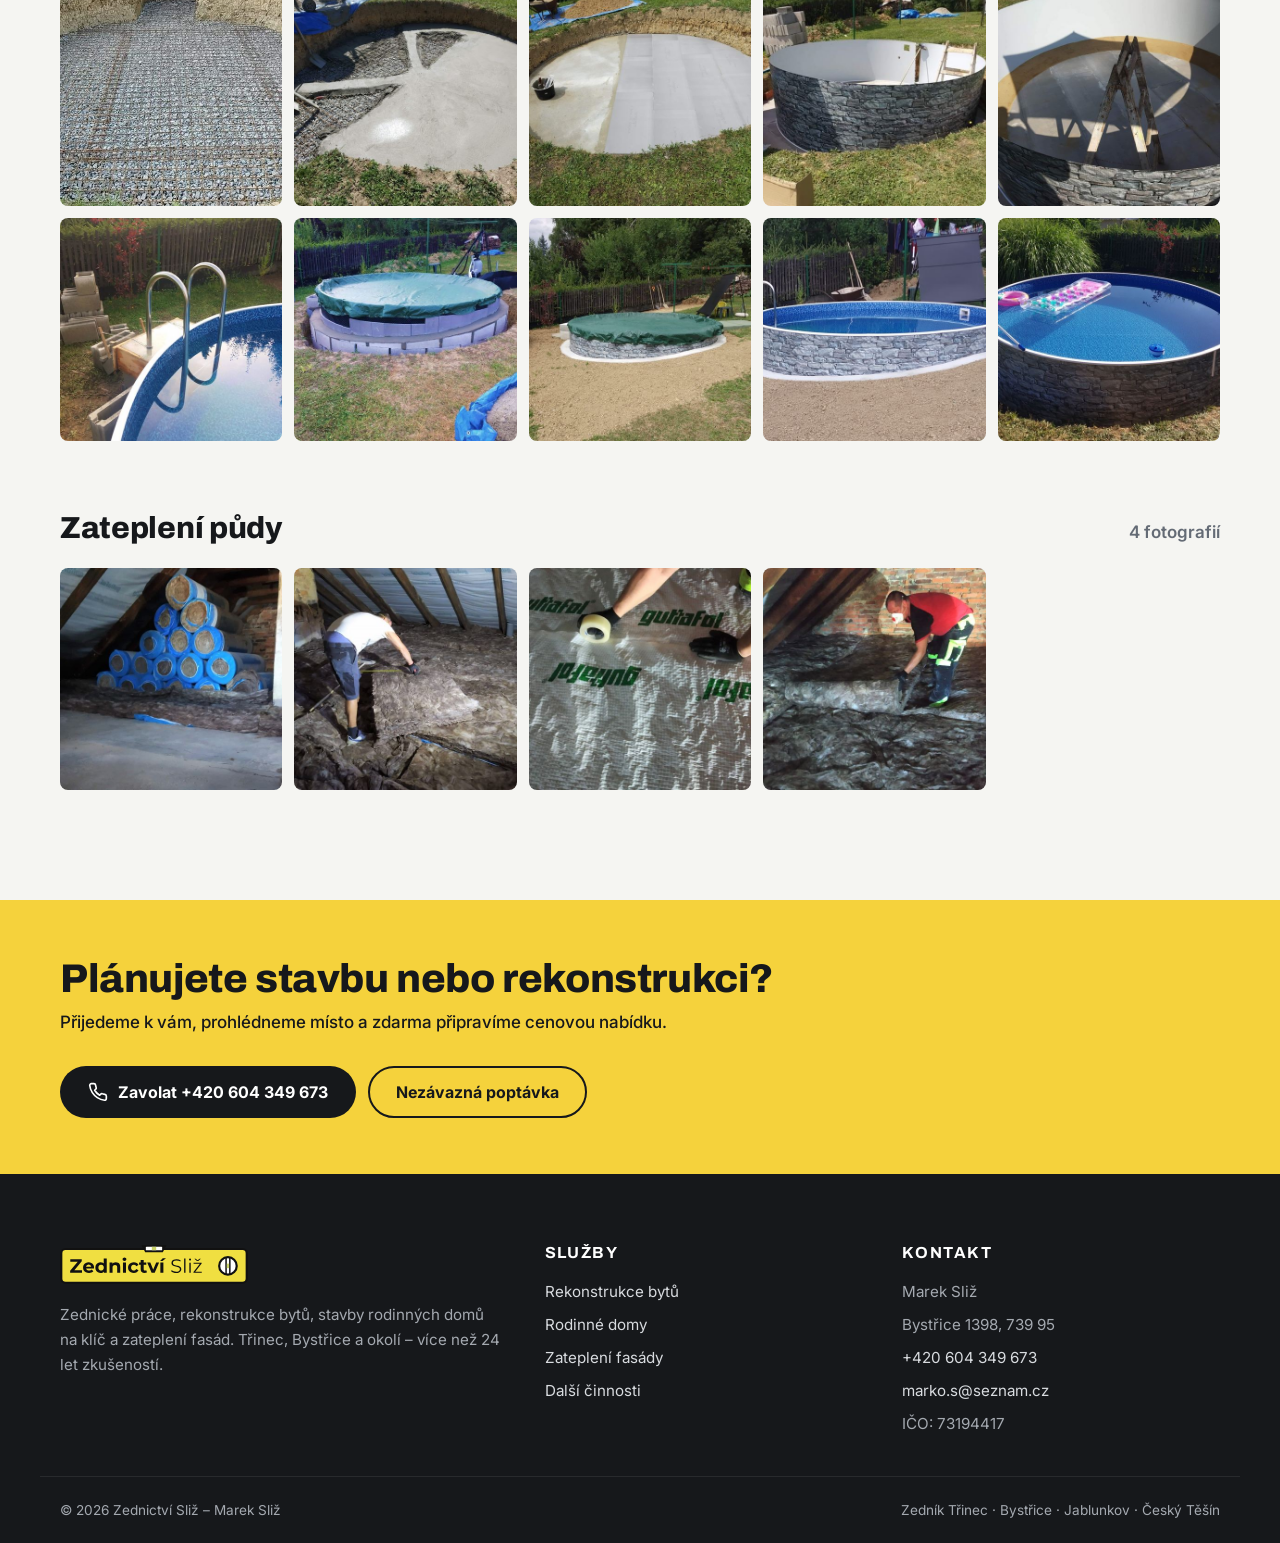
==== commit d925419b: "Praxe pevně 24+ let místo dopočtu od roku 1995" ====
--- a/dalsi-cinnosti.html
+++ b/dalsi-cinnosti.html
@@ -23,7 +23,7 @@
   <link rel="preconnect" href="https://fonts.gstatic.com" crossorigin>
   <link rel="stylesheet" href="https://fonts.googleapis.com/css2?family=Archivo:wght@700;800&family=Inter:wght@400;500;600;700&display=swap">
   <link rel="stylesheet" href="css/style.css">
-  <script type="application/ld+json">{"@context": "https://schema.org", "@type": "HomeAndConstructionBusiness", "@id": "https://www.zedniktrinec.cz/#firma", "name": "Zednictví Sliž", "description": "Zednické práce, rekonstrukce bytů a koupelen, stavby rodinných domů na klíč a zateplení fasád – Třinec, Bystřice a okolí.", "url": "https://www.zedniktrinec.cz/", "logo": "https://www.zedniktrinec.cz/img/logo.png", "image": "https://www.zedniktrinec.cz/img/og-image.jpg", "telephone": "+420604349673", "email": "marko.s@seznam.cz", "founder": {"@type": "Person", "name": "Marek Sliž"}, "foundingDate": "1995", "taxID": "73194417", "address": {"@type": "PostalAddress", "streetAddress": "Bystřice 1398", "addressLocality": "Bystřice", "postalCode": "739 95", "addressRegion": "Moravskoslezský kraj", "addressCountry": "CZ"}, "areaServed": ["Třinec", "Bystřice", "Vendryně", "Hrádek", "Nýdek", "Návsí", "Jablunkov", "Český Těšín", "Frýdek-Místek"]}</script>
+  <script type="application/ld+json">{"@context": "https://schema.org", "@type": "HomeAndConstructionBusiness", "@id": "https://www.zedniktrinec.cz/#firma", "name": "Zednictví Sliž", "description": "Zednické práce, rekonstrukce bytů a koupelen, stavby rodinných domů na klíč a zateplení fasád – Třinec, Bystřice a okolí.", "url": "https://www.zedniktrinec.cz/", "logo": "https://www.zedniktrinec.cz/img/logo.png", "image": "https://www.zedniktrinec.cz/img/og-image.jpg", "telephone": "+420604349673", "email": "marko.s@seznam.cz", "founder": {"@type": "Person", "name": "Marek Sliž"}, "taxID": "73194417", "address": {"@type": "PostalAddress", "streetAddress": "Bystřice 1398", "addressLocality": "Bystřice", "postalCode": "739 95", "addressRegion": "Moravskoslezský kraj", "addressCountry": "CZ"}, "areaServed": ["Třinec", "Bystřice", "Vendryně", "Hrádek", "Nýdek", "Návsí", "Jablunkov", "Český Těšín", "Frýdek-Místek"]}</script>
   <script type="application/ld+json">{"@context": "https://schema.org", "@type": "BreadcrumbList", "itemListElement": [{"@type": "ListItem", "position": 1, "name": "Úvod", "item": "https://www.zedniktrinec.cz/"}, {"@type": "ListItem", "position": 2, "name": "Další činnosti", "item": "https://www.zedniktrinec.cz/dalsi-cinnosti.html"}]}</script>
 </head><body>
   <a class="skip-link" href="#obsah">Přeskočit na obsah</a>
@@ -138,7 +138,7 @@
     <div class="container footer-grid">
       <div>
         <img class="footer-logo" src="img/logo.svg" alt="Zednictví Sliž" width="300" height="64" loading="lazy">
-        <p>Zednické práce, rekonstrukce bytů, stavby rodinných domů na klíč a zateplení fasád. Třinec, Bystřice a okolí – již od roku 1995.</p>
+        <p>Zednické práce, rekonstrukce bytů, stavby rodinných domů na klíč a zateplení fasád. Třinec, Bystřice a okolí – více než 24 let zkušeností.</p>
       </div>
       <div>
         <h3>Služby</h3>
